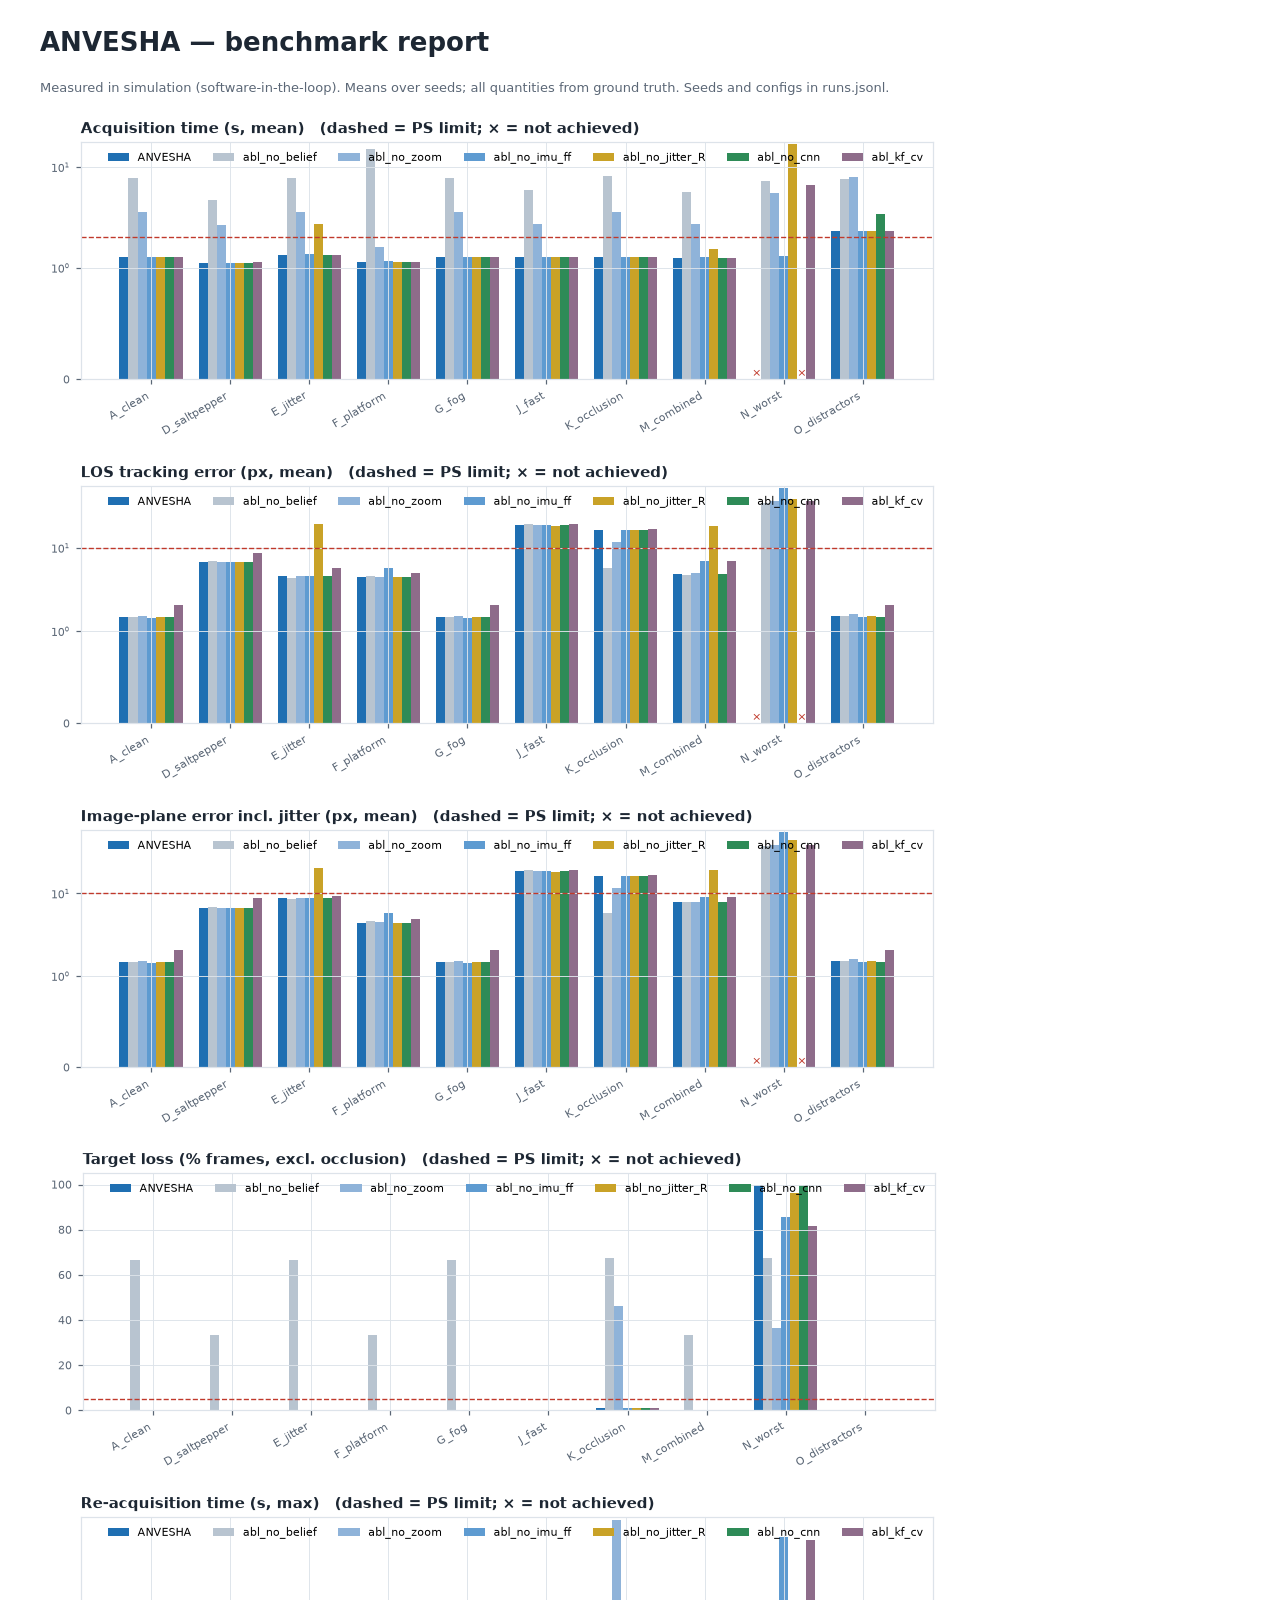
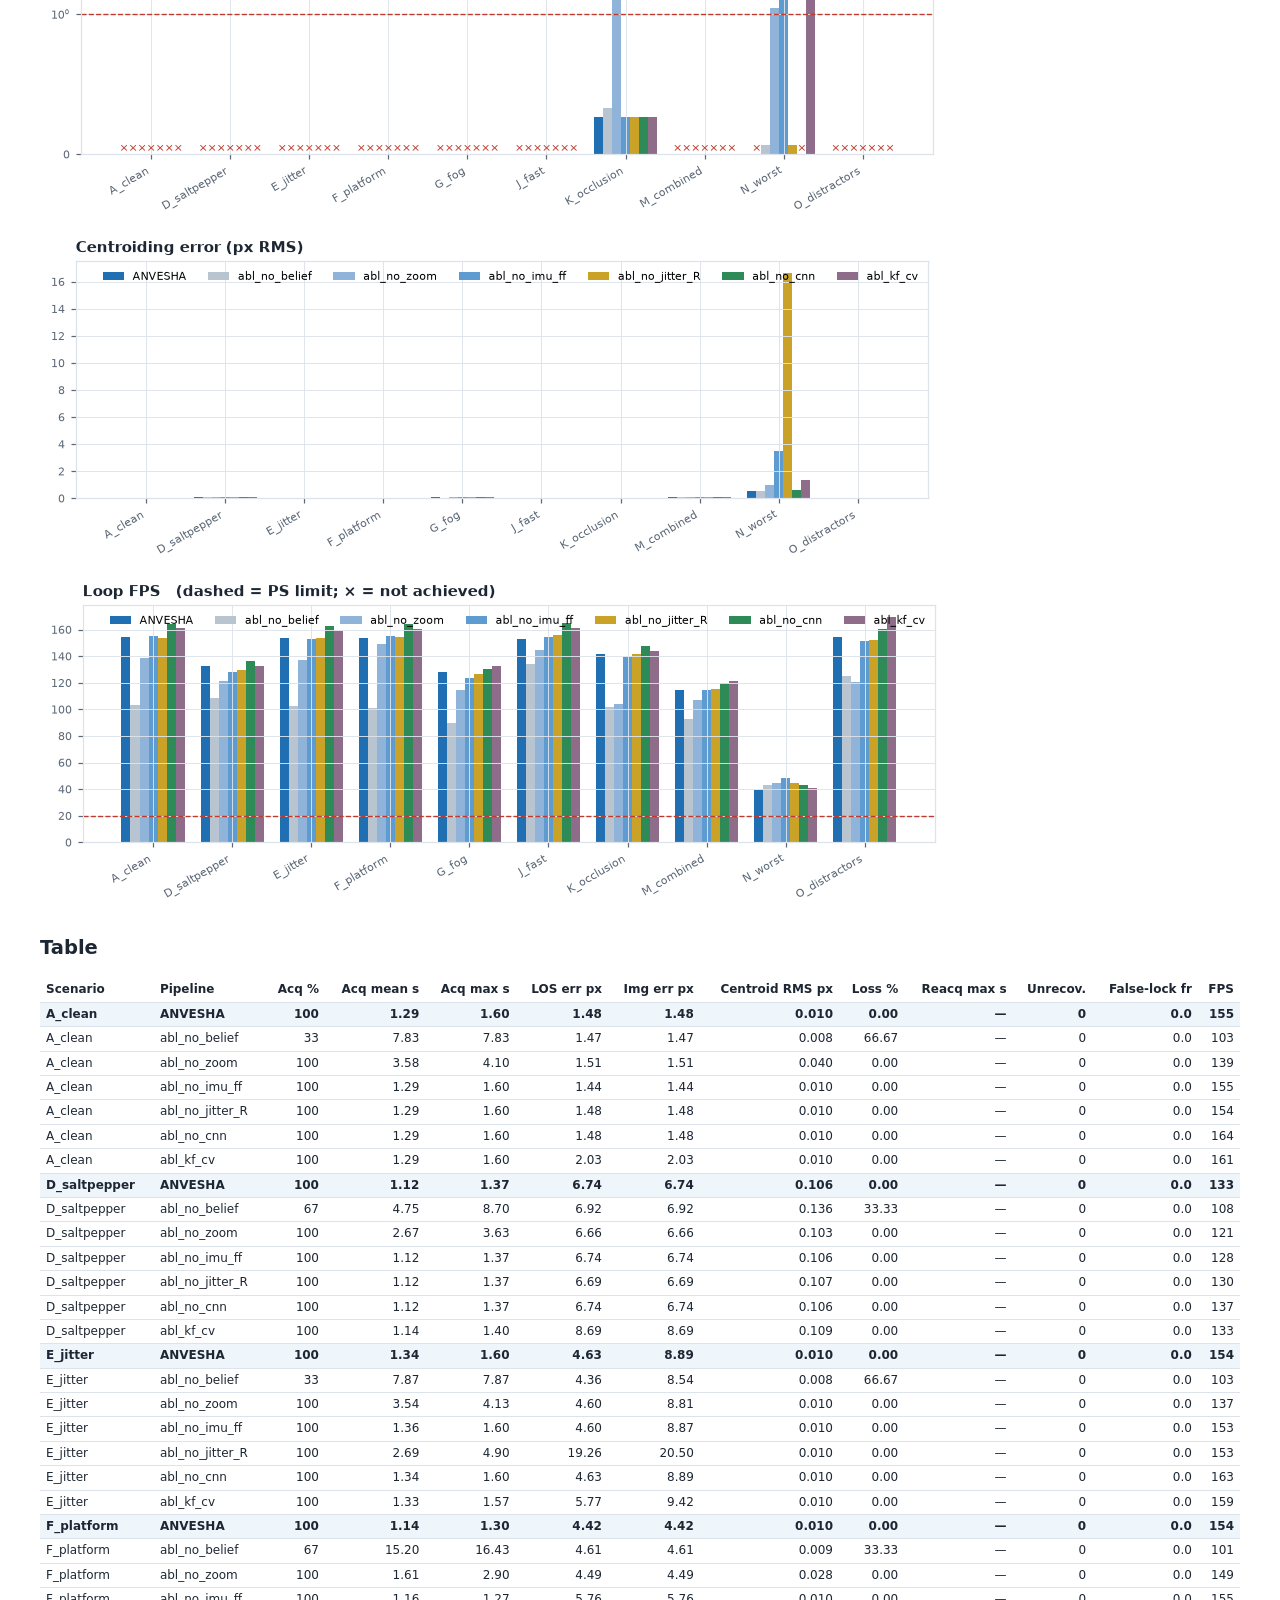
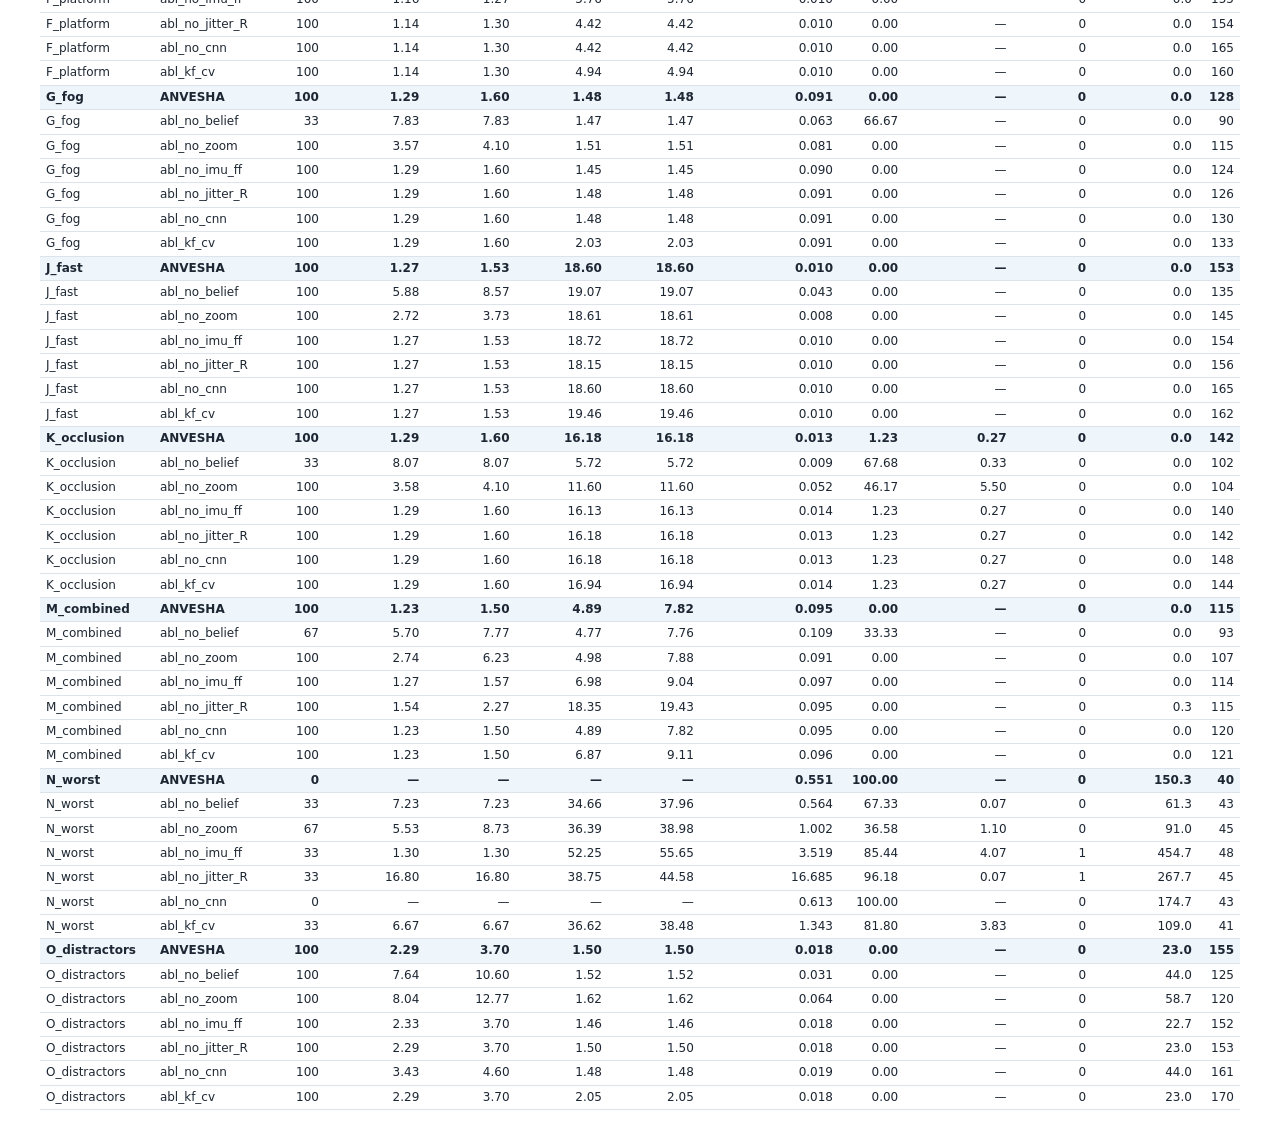
==== results/ablation/benchmark_report.html @ eb7e3ed1 "Retrain BeaconNet with GPU, update pipeline code, refresh benchmarks - Retrained BeaconNet (6773 par" ====
<!doctype html><html><head><meta charset='utf-8'><title>ANVESHA benchmark</title><style>
body{font:13px/1.45 'Segoe UI',system-ui,sans-serif;color:#1d2733;max-width:1200px;margin:24px auto;padding:0 16px}
table{border-collapse:collapse;width:100%;font-size:12px} th,td{border-bottom:1px solid #dde3ea;padding:3px 6px;text-align:right;font-variant-numeric:tabular-nums}
th:nth-child(-n+2),td:nth-child(-n+2){text-align:left} tr.anvesha td{background:#eef5fb;font-weight:600} img{max-width:100%} .n{color:#5b6776}</style></head><body>
<h1>ANVESHA — benchmark report</h1><p class='n'>Measured in simulation (software-in-the-loop). Means over seeds; all quantities from ground truth. Seeds and configs in runs.jsonl.</p>
<img src='[data-uri]'/><img src='[data-uri]'/><img src='[data-uri]'/><img src='[data-uri]'/><img src='[data-uri]'/><img src='[data-uri]'/><img src='[data-uri]'/><h2>Table</h2><table><tr><th>Scenario</th><th>Pipeline</th><th>Acq %</th><th>Acq mean s</th><th>Acq max s</th><th>LOS err px</th><th>Img err px</th><th>Centroid RMS px</th><th>Loss %</th><th>Reacq max s</th><th>Unrecov.</th><th>False-lock fr</th><th>FPS</th></tr><tr class='anvesha'><td>A_clean</td><td>ANVESHA</td><td>100</td><td>1.29</td><td>1.60</td><td>1.48</td><td>1.48</td><td>0.010</td><td>0.00</td><td>—</td><td>0</td><td>0.0</td><td>155</td></tr><tr class='abl_no_belief'><td>A_clean</td><td>abl_no_belief</td><td>33</td><td>7.83</td><td>7.83</td><td>1.47</td><td>1.47</td><td>0.008</td><td>66.67</td><td>—</td><td>0</td><td>0.0</td><td>103</td></tr><tr class='abl_no_zoom'><td>A_clean</td><td>abl_no_zoom</td><td>100</td><td>3.58</td><td>4.10</td><td>1.51</td><td>1.51</td><td>0.040</td><td>0.00</td><td>—</td><td>0</td><td>0.0</td><td>139</td></tr><tr class='abl_no_imu_ff'><td>A_clean</td><td>abl_no_imu_ff</td><td>100</td><td>1.29</td><td>1.60</td><td>1.44</td><td>1.44</td><td>0.010</td><td>0.00</td><td>—</td><td>0</td><td>0.0</td><td>155</td></tr><tr class='abl_no_jitter_R'><td>A_clean</td><td>abl_no_jitter_R</td><td>100</td><td>1.29</td><td>1.60</td><td>1.48</td><td>1.48</td><td>0.010</td><td>0.00</td><td>—</td><td>0</td><td>0.0</td><td>154</td></tr><tr class='abl_no_cnn'><td>A_clean</td><td>abl_no_cnn</td><td>100</td><td>1.29</td><td>1.60</td><td>1.48</td><td>1.48</td><td>0.010</td><td>0.00</td><td>—</td><td>0</td><td>0.0</td><td>164</td></tr><tr class='abl_kf_cv'><td>A_clean</td><td>abl_kf_cv</td><td>100</td><td>1.29</td><td>1.60</td><td>2.03</td><td>2.03</td><td>0.010</td><td>0.00</td><td>—</td><td>0</td><td>0.0</td><td>161</td></tr><tr class='anvesha'><td>D_saltpepper</td><td>ANVESHA</td><td>100</td><td>1.12</td><td>1.37</td><td>6.74</td><td>6.74</td><td>0.106</td><td>0.00</td><td>—</td><td>0</td><td>0.0</td><td>133</td></tr><tr class='abl_no_belief'><td>D_saltpepper</td><td>abl_no_belief</td><td>67</td><td>4.75</td><td>8.70</td><td>6.92</td><td>6.92</td><td>0.136</td><td>33.33</td><td>—</td><td>0</td><td>0.0</td><td>108</td></tr><tr class='abl_no_zoom'><td>D_saltpepper</td><td>abl_no_zoom</td><td>100</td><td>2.67</td><td>3.63</td><td>6.66</td><td>6.66</td><td>0.103</td><td>0.00</td><td>—</td><td>0</td><td>0.0</td><td>121</td></tr><tr class='abl_no_imu_ff'><td>D_saltpepper</td><td>abl_no_imu_ff</td><td>100</td><td>1.12</td><td>1.37</td><td>6.74</td><td>6.74</td><td>0.106</td><td>0.00</td><td>—</td><td>0</td><td>0.0</td><td>128</td></tr><tr class='abl_no_jitter_R'><td>D_saltpepper</td><td>abl_no_jitter_R</td><td>100</td><td>1.12</td><td>1.37</td><td>6.69</td><td>6.69</td><td>0.107</td><td>0.00</td><td>—</td><td>0</td><td>0.0</td><td>130</td></tr><tr class='abl_no_cnn'><td>D_saltpepper</td><td>abl_no_cnn</td><td>100</td><td>1.12</td><td>1.37</td><td>6.74</td><td>6.74</td><td>0.106</td><td>0.00</td><td>—</td><td>0</td><td>0.0</td><td>137</td></tr><tr class='abl_kf_cv'><td>D_saltpepper</td><td>abl_kf_cv</td><td>100</td><td>1.14</td><td>1.40</td><td>8.69</td><td>8.69</td><td>0.109</td><td>0.00</td><td>—</td><td>0</td><td>0.0</td><td>133</td></tr><tr class='anvesha'><td>E_jitter</td><td>ANVESHA</td><td>100</td><td>1.34</td><td>1.60</td><td>4.63</td><td>8.89</td><td>0.010</td><td>0.00</td><td>—</td><td>0</td><td>0.0</td><td>154</td></tr><tr class='abl_no_belief'><td>E_jitter</td><td>abl_no_belief</td><td>33</td><td>7.87</td><td>7.87</td><td>4.36</td><td>8.54</td><td>0.008</td><td>66.67</td><td>—</td><td>0</td><td>0.0</td><td>103</td></tr><tr class='abl_no_zoom'><td>E_jitter</td><td>abl_no_zoom</td><td>100</td><td>3.54</td><td>4.13</td><td>4.60</td><td>8.81</td><td>0.010</td><td>0.00</td><td>—</td><td>0</td><td>0.0</td><td>137</td></tr><tr class='abl_no_imu_ff'><td>E_jitter</td><td>abl_no_imu_ff</td><td>100</td><td>1.36</td><td>1.60</td><td>4.60</td><td>8.87</td><td>0.010</td><td>0.00</td><td>—</td><td>0</td><td>0.0</td><td>153</td></tr><tr class='abl_no_jitter_R'><td>E_jitter</td><td>abl_no_jitter_R</td><td>100</td><td>2.69</td><td>4.90</td><td>19.26</td><td>20.50</td><td>0.010</td><td>0.00</td><td>—</td><td>0</td><td>0.0</td><td>153</td></tr><tr class='abl_no_cnn'><td>E_jitter</td><td>abl_no_cnn</td><td>100</td><td>1.34</td><td>1.60</td><td>4.63</td><td>8.89</td><td>0.010</td><td>0.00</td><td>—</td><td>0</td><td>0.0</td><td>163</td></tr><tr class='abl_kf_cv'><td>E_jitter</td><td>abl_kf_cv</td><td>100</td><td>1.33</td><td>1.57</td><td>5.77</td><td>9.42</td><td>0.010</td><td>0.00</td><td>—</td><td>0</td><td>0.0</td><td>159</td></tr><tr class='anvesha'><td>F_platform</td><td>ANVESHA</td><td>100</td><td>1.14</td><td>1.30</td><td>4.42</td><td>4.42</td><td>0.010</td><td>0.00</td><td>—</td><td>0</td><td>0.0</td><td>154</td></tr><tr class='abl_no_belief'><td>F_platform</td><td>abl_no_belief</td><td>67</td><td>15.20</td><td>16.43</td><td>4.61</td><td>4.61</td><td>0.009</td><td>33.33</td><td>—</td><td>0</td><td>0.0</td><td>101</td></tr><tr class='abl_no_zoom'><td>F_platform</td><td>abl_no_zoom</td><td>100</td><td>1.61</td><td>2.90</td><td>4.49</td><td>4.49</td><td>0.028</td><td>0.00</td><td>—</td><td>0</td><td>0.0</td><td>149</td></tr><tr class='abl_no_imu_ff'><td>F_platform</td><td>abl_no_imu_ff</td><td>100</td><td>1.16</td><td>1.27</td><td>5.76</td><td>5.76</td><td>0.010</td><td>0.00</td><td>—</td><td>0</td><td>0.0</td><td>155</td></tr><tr class='abl_no_jitter_R'><td>F_platform</td><td>abl_no_jitter_R</td><td>100</td><td>1.14</td><td>1.30</td><td>4.42</td><td>4.42</td><td>0.010</td><td>0.00</td><td>—</td><td>0</td><td>0.0</td><td>154</td></tr><tr class='abl_no_cnn'><td>F_platform</td><td>abl_no_cnn</td><td>100</td><td>1.14</td><td>1.30</td><td>4.42</td><td>4.42</td><td>0.010</td><td>0.00</td><td>—</td><td>0</td><td>0.0</td><td>165</td></tr><tr class='abl_kf_cv'><td>F_platform</td><td>abl_kf_cv</td><td>100</td><td>1.14</td><td>1.30</td><td>4.94</td><td>4.94</td><td>0.010</td><td>0.00</td><td>—</td><td>0</td><td>0.0</td><td>160</td></tr><tr class='anvesha'><td>G_fog</td><td>ANVESHA</td><td>100</td><td>1.29</td><td>1.60</td><td>1.48</td><td>1.48</td><td>0.091</td><td>0.00</td><td>—</td><td>0</td><td>0.0</td><td>128</td></tr><tr class='abl_no_belief'><td>G_fog</td><td>abl_no_belief</td><td>33</td><td>7.83</td><td>7.83</td><td>1.47</td><td>1.47</td><td>0.063</td><td>66.67</td><td>—</td><td>0</td><td>0.0</td><td>90</td></tr><tr class='abl_no_zoom'><td>G_fog</td><td>abl_no_zoom</td><td>100</td><td>3.57</td><td>4.10</td><td>1.51</td><td>1.51</td><td>0.081</td><td>0.00</td><td>—</td><td>0</td><td>0.0</td><td>115</td></tr><tr class='abl_no_imu_ff'><td>G_fog</td><td>abl_no_imu_ff</td><td>100</td><td>1.29</td><td>1.60</td><td>1.45</td><td>1.45</td><td>0.090</td><td>0.00</td><td>—</td><td>0</td><td>0.0</td><td>124</td></tr><tr class='abl_no_jitter_R'><td>G_fog</td><td>abl_no_jitter_R</td><td>100</td><td>1.29</td><td>1.60</td><td>1.48</td><td>1.48</td><td>0.091</td><td>0.00</td><td>—</td><td>0</td><td>0.0</td><td>126</td></tr><tr class='abl_no_cnn'><td>G_fog</td><td>abl_no_cnn</td><td>100</td><td>1.29</td><td>1.60</td><td>1.48</td><td>1.48</td><td>0.091</td><td>0.00</td><td>—</td><td>0</td><td>0.0</td><td>130</td></tr><tr class='abl_kf_cv'><td>G_fog</td><td>abl_kf_cv</td><td>100</td><td>1.29</td><td>1.60</td><td>2.03</td><td>2.03</td><td>0.091</td><td>0.00</td><td>—</td><td>0</td><td>0.0</td><td>133</td></tr><tr class='anvesha'><td>J_fast</td><td>ANVESHA</td><td>100</td><td>1.27</td><td>1.53</td><td>18.60</td><td>18.60</td><td>0.010</td><td>0.00</td><td>—</td><td>0</td><td>0.0</td><td>153</td></tr><tr class='abl_no_belief'><td>J_fast</td><td>abl_no_belief</td><td>100</td><td>5.88</td><td>8.57</td><td>19.07</td><td>19.07</td><td>0.043</td><td>0.00</td><td>—</td><td>0</td><td>0.0</td><td>135</td></tr><tr class='abl_no_zoom'><td>J_fast</td><td>abl_no_zoom</td><td>100</td><td>2.72</td><td>3.73</td><td>18.61</td><td>18.61</td><td>0.008</td><td>0.00</td><td>—</td><td>0</td><td>0.0</td><td>145</td></tr><tr class='abl_no_imu_ff'><td>J_fast</td><td>abl_no_imu_ff</td><td>100</td><td>1.27</td><td>1.53</td><td>18.72</td><td>18.72</td><td>0.010</td><td>0.00</td><td>—</td><td>0</td><td>0.0</td><td>154</td></tr><tr class='abl_no_jitter_R'><td>J_fast</td><td>abl_no_jitter_R</td><td>100</td><td>1.27</td><td>1.53</td><td>18.15</td><td>18.15</td><td>0.010</td><td>0.00</td><td>—</td><td>0</td><td>0.0</td><td>156</td></tr><tr class='abl_no_cnn'><td>J_fast</td><td>abl_no_cnn</td><td>100</td><td>1.27</td><td>1.53</td><td>18.60</td><td>18.60</td><td>0.010</td><td>0.00</td><td>—</td><td>0</td><td>0.0</td><td>165</td></tr><tr class='abl_kf_cv'><td>J_fast</td><td>abl_kf_cv</td><td>100</td><td>1.27</td><td>1.53</td><td>19.46</td><td>19.46</td><td>0.010</td><td>0.00</td><td>—</td><td>0</td><td>0.0</td><td>162</td></tr><tr class='anvesha'><td>K_occlusion</td><td>ANVESHA</td><td>100</td><td>1.29</td><td>1.60</td><td>16.18</td><td>16.18</td><td>0.013</td><td>1.23</td><td>0.27</td><td>0</td><td>0.0</td><td>142</td></tr><tr class='abl_no_belief'><td>K_occlusion</td><td>abl_no_belief</td><td>33</td><td>8.07</td><td>8.07</td><td>5.72</td><td>5.72</td><td>0.009</td><td>67.68</td><td>0.33</td><td>0</td><td>0.0</td><td>102</td></tr><tr class='abl_no_zoom'><td>K_occlusion</td><td>abl_no_zoom</td><td>100</td><td>3.58</td><td>4.10</td><td>11.60</td><td>11.60</td><td>0.052</td><td>46.17</td><td>5.50</td><td>0</td><td>0.0</td><td>104</td></tr><tr class='abl_no_imu_ff'><td>K_occlusion</td><td>abl_no_imu_ff</td><td>100</td><td>1.29</td><td>1.60</td><td>16.13</td><td>16.13</td><td>0.014</td><td>1.23</td><td>0.27</td><td>0</td><td>0.0</td><td>140</td></tr><tr class='abl_no_jitter_R'><td>K_occlusion</td><td>abl_no_jitter_R</td><td>100</td><td>1.29</td><td>1.60</td><td>16.18</td><td>16.18</td><td>0.013</td><td>1.23</td><td>0.27</td><td>0</td><td>0.0</td><td>142</td></tr><tr class='abl_no_cnn'><td>K_occlusion</td><td>abl_no_cnn</td><td>100</td><td>1.29</td><td>1.60</td><td>16.18</td><td>16.18</td><td>0.013</td><td>1.23</td><td>0.27</td><td>0</td><td>0.0</td><td>148</td></tr><tr class='abl_kf_cv'><td>K_occlusion</td><td>abl_kf_cv</td><td>100</td><td>1.29</td><td>1.60</td><td>16.94</td><td>16.94</td><td>0.014</td><td>1.23</td><td>0.27</td><td>0</td><td>0.0</td><td>144</td></tr><tr class='anvesha'><td>M_combined</td><td>ANVESHA</td><td>100</td><td>1.23</td><td>1.50</td><td>4.89</td><td>7.82</td><td>0.095</td><td>0.00</td><td>—</td><td>0</td><td>0.0</td><td>115</td></tr><tr class='abl_no_belief'><td>M_combined</td><td>abl_no_belief</td><td>67</td><td>5.70</td><td>7.77</td><td>4.77</td><td>7.76</td><td>0.109</td><td>33.33</td><td>—</td><td>0</td><td>0.0</td><td>93</td></tr><tr class='abl_no_zoom'><td>M_combined</td><td>abl_no_zoom</td><td>100</td><td>2.74</td><td>6.23</td><td>4.98</td><td>7.88</td><td>0.091</td><td>0.00</td><td>—</td><td>0</td><td>0.0</td><td>107</td></tr><tr class='abl_no_imu_ff'><td>M_combined</td><td>abl_no_imu_ff</td><td>100</td><td>1.27</td><td>1.57</td><td>6.98</td><td>9.04</td><td>0.097</td><td>0.00</td><td>—</td><td>0</td><td>0.0</td><td>114</td></tr><tr class='abl_no_jitter_R'><td>M_combined</td><td>abl_no_jitter_R</td><td>100</td><td>1.54</td><td>2.27</td><td>18.35</td><td>19.43</td><td>0.095</td><td>0.00</td><td>—</td><td>0</td><td>0.3</td><td>115</td></tr><tr class='abl_no_cnn'><td>M_combined</td><td>abl_no_cnn</td><td>100</td><td>1.23</td><td>1.50</td><td>4.89</td><td>7.82</td><td>0.095</td><td>0.00</td><td>—</td><td>0</td><td>0.0</td><td>120</td></tr><tr class='abl_kf_cv'><td>M_combined</td><td>abl_kf_cv</td><td>100</td><td>1.23</td><td>1.50</td><td>6.87</td><td>9.11</td><td>0.096</td><td>0.00</td><td>—</td><td>0</td><td>0.0</td><td>121</td></tr><tr class='anvesha'><td>N_worst</td><td>ANVESHA</td><td>0</td><td>—</td><td>—</td><td>—</td><td>—</td><td>0.551</td><td>100.00</td><td>—</td><td>0</td><td>150.3</td><td>40</td></tr><tr class='abl_no_belief'><td>N_worst</td><td>abl_no_belief</td><td>33</td><td>7.23</td><td>7.23</td><td>34.66</td><td>37.96</td><td>0.564</td><td>67.33</td><td>0.07</td><td>0</td><td>61.3</td><td>43</td></tr><tr class='abl_no_zoom'><td>N_worst</td><td>abl_no_zoom</td><td>67</td><td>5.53</td><td>8.73</td><td>36.39</td><td>38.98</td><td>1.002</td><td>36.58</td><td>1.10</td><td>0</td><td>91.0</td><td>45</td></tr><tr class='abl_no_imu_ff'><td>N_worst</td><td>abl_no_imu_ff</td><td>33</td><td>1.30</td><td>1.30</td><td>52.25</td><td>55.65</td><td>3.519</td><td>85.44</td><td>4.07</td><td>1</td><td>454.7</td><td>48</td></tr><tr class='abl_no_jitter_R'><td>N_worst</td><td>abl_no_jitter_R</td><td>33</td><td>16.80</td><td>16.80</td><td>38.75</td><td>44.58</td><td>16.685</td><td>96.18</td><td>0.07</td><td>1</td><td>267.7</td><td>45</td></tr><tr class='abl_no_cnn'><td>N_worst</td><td>abl_no_cnn</td><td>0</td><td>—</td><td>—</td><td>—</td><td>—</td><td>0.613</td><td>100.00</td><td>—</td><td>0</td><td>174.7</td><td>43</td></tr><tr class='abl_kf_cv'><td>N_worst</td><td>abl_kf_cv</td><td>33</td><td>6.67</td><td>6.67</td><td>36.62</td><td>38.48</td><td>1.343</td><td>81.80</td><td>3.83</td><td>0</td><td>109.0</td><td>41</td></tr><tr class='anvesha'><td>O_distractors</td><td>ANVESHA</td><td>100</td><td>2.29</td><td>3.70</td><td>1.50</td><td>1.50</td><td>0.018</td><td>0.00</td><td>—</td><td>0</td><td>23.0</td><td>155</td></tr><tr class='abl_no_belief'><td>O_distractors</td><td>abl_no_belief</td><td>100</td><td>7.64</td><td>10.60</td><td>1.52</td><td>1.52</td><td>0.031</td><td>0.00</td><td>—</td><td>0</td><td>44.0</td><td>125</td></tr><tr class='abl_no_zoom'><td>O_distractors</td><td>abl_no_zoom</td><td>100</td><td>8.04</td><td>12.77</td><td>1.62</td><td>1.62</td><td>0.064</td><td>0.00</td><td>—</td><td>0</td><td>58.7</td><td>120</td></tr><tr class='abl_no_imu_ff'><td>O_distractors</td><td>abl_no_imu_ff</td><td>100</td><td>2.33</td><td>3.70</td><td>1.46</td><td>1.46</td><td>0.018</td><td>0.00</td><td>—</td><td>0</td><td>22.7</td><td>152</td></tr><tr class='abl_no_jitter_R'><td>O_distractors</td><td>abl_no_jitter_R</td><td>100</td><td>2.29</td><td>3.70</td><td>1.50</td><td>1.50</td><td>0.018</td><td>0.00</td><td>—</td><td>0</td><td>23.0</td><td>153</td></tr><tr class='abl_no_cnn'><td>O_distractors</td><td>abl_no_cnn</td><td>100</td><td>3.43</td><td>4.60</td><td>1.48</td><td>1.48</td><td>0.019</td><td>0.00</td><td>—</td><td>0</td><td>44.0</td><td>161</td></tr><tr class='abl_kf_cv'><td>O_distractors</td><td>abl_kf_cv</td><td>100</td><td>2.29</td><td>3.70</td><td>2.05</td><td>2.05</td><td>0.018</td><td>0.00</td><td>—</td><td>0</td><td>23.0</td><td>170</td></tr></table></body></html>
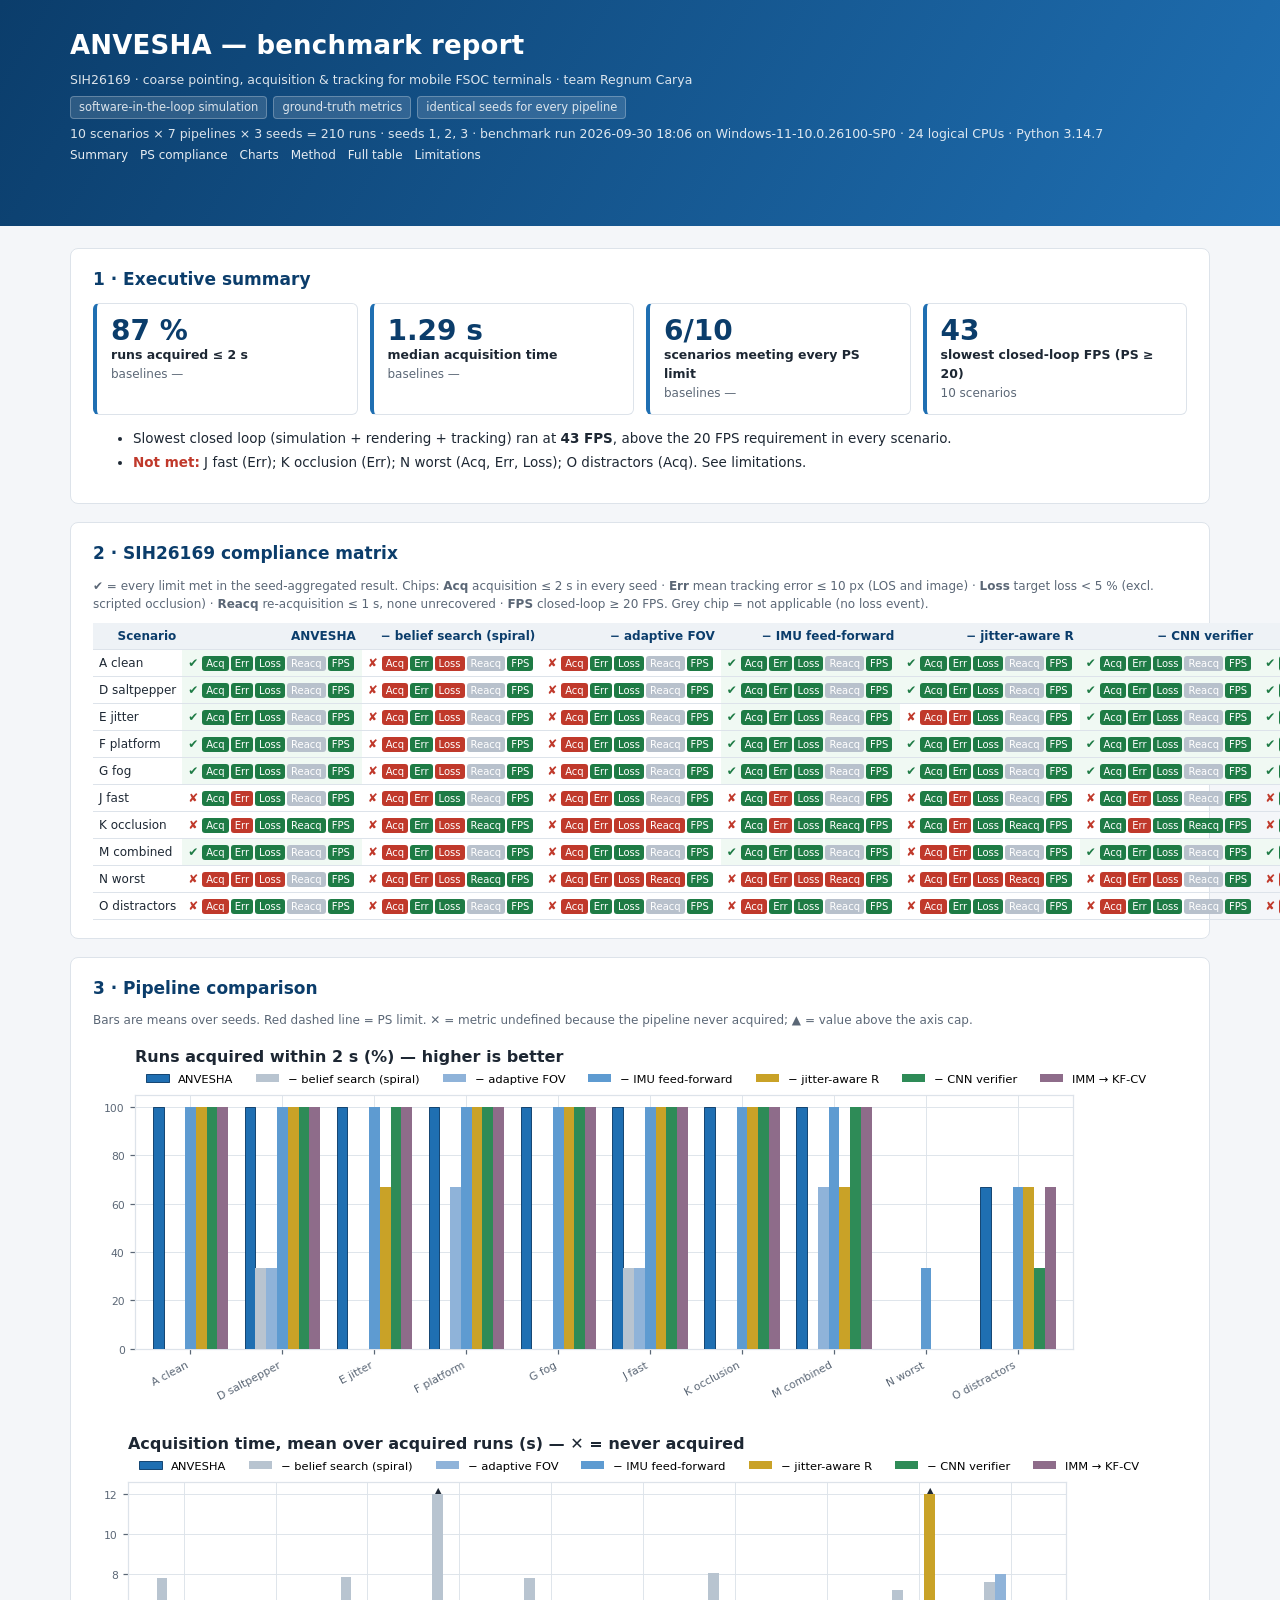
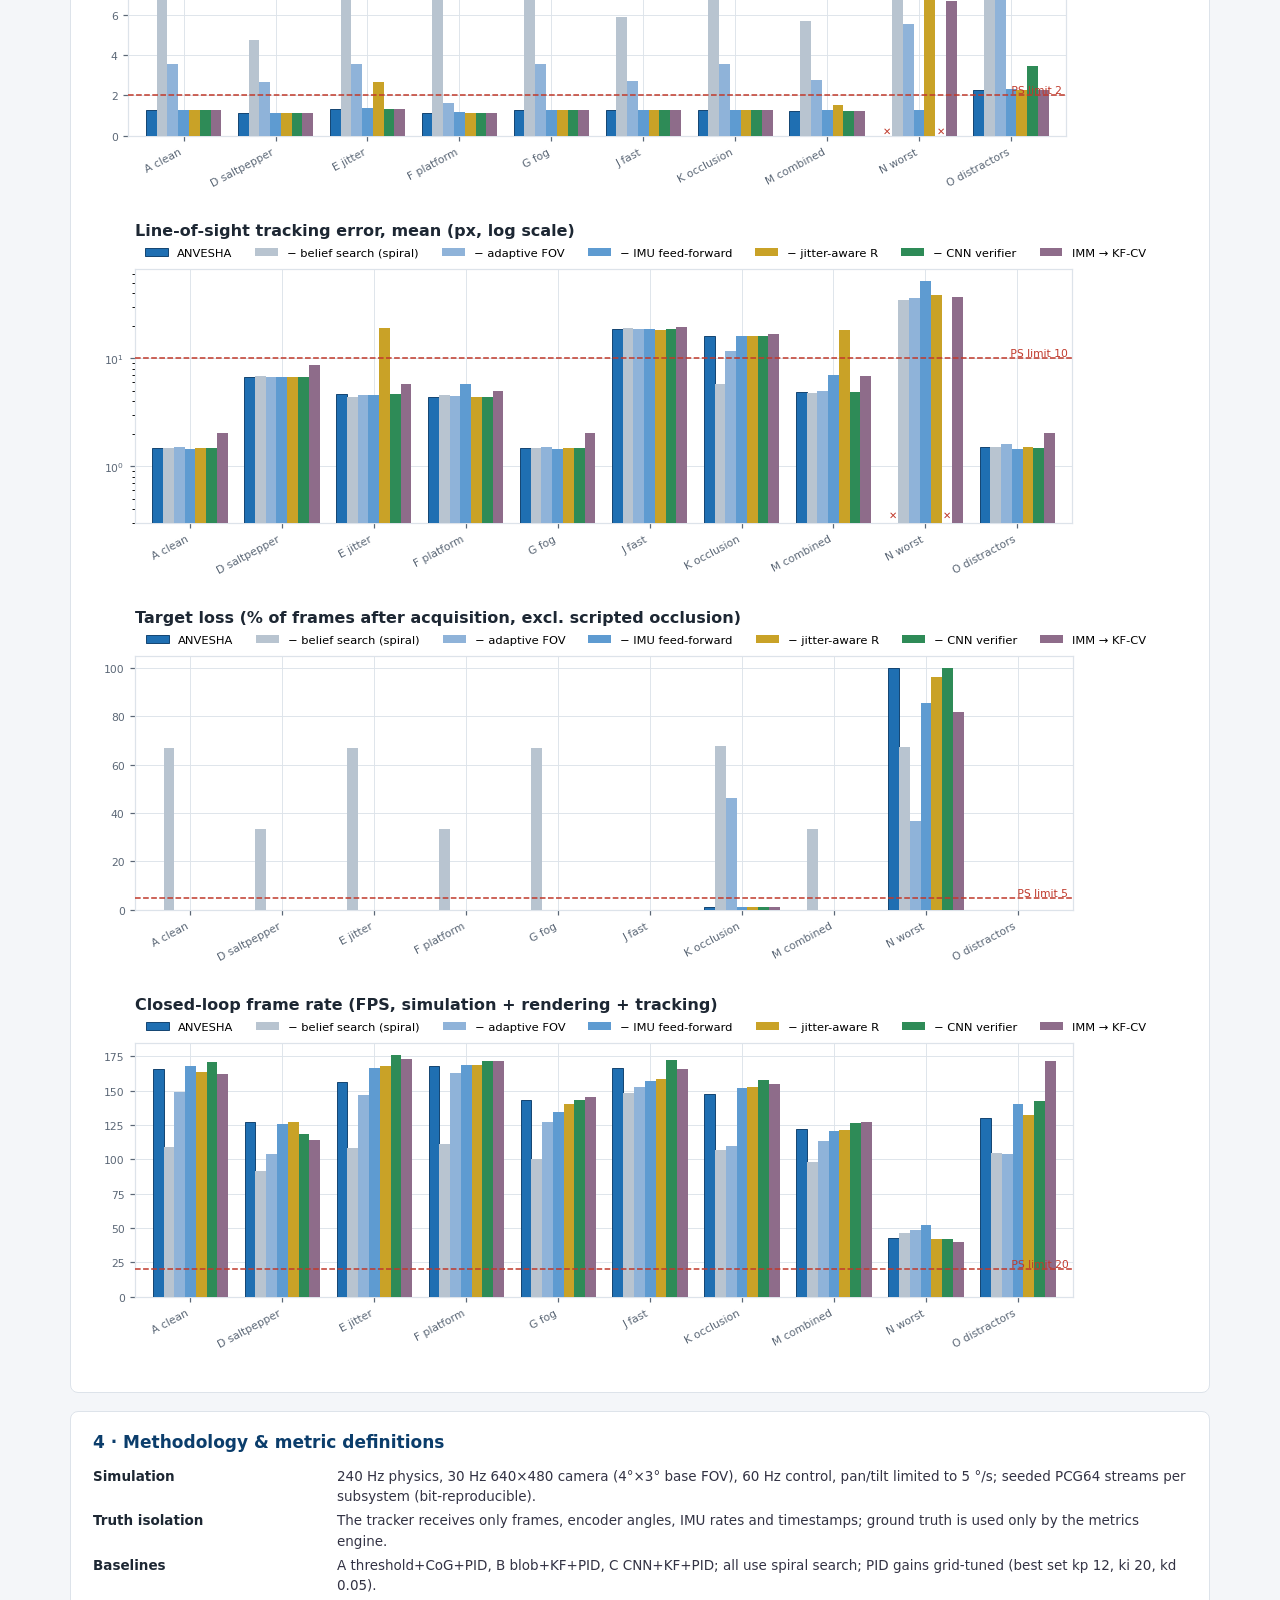
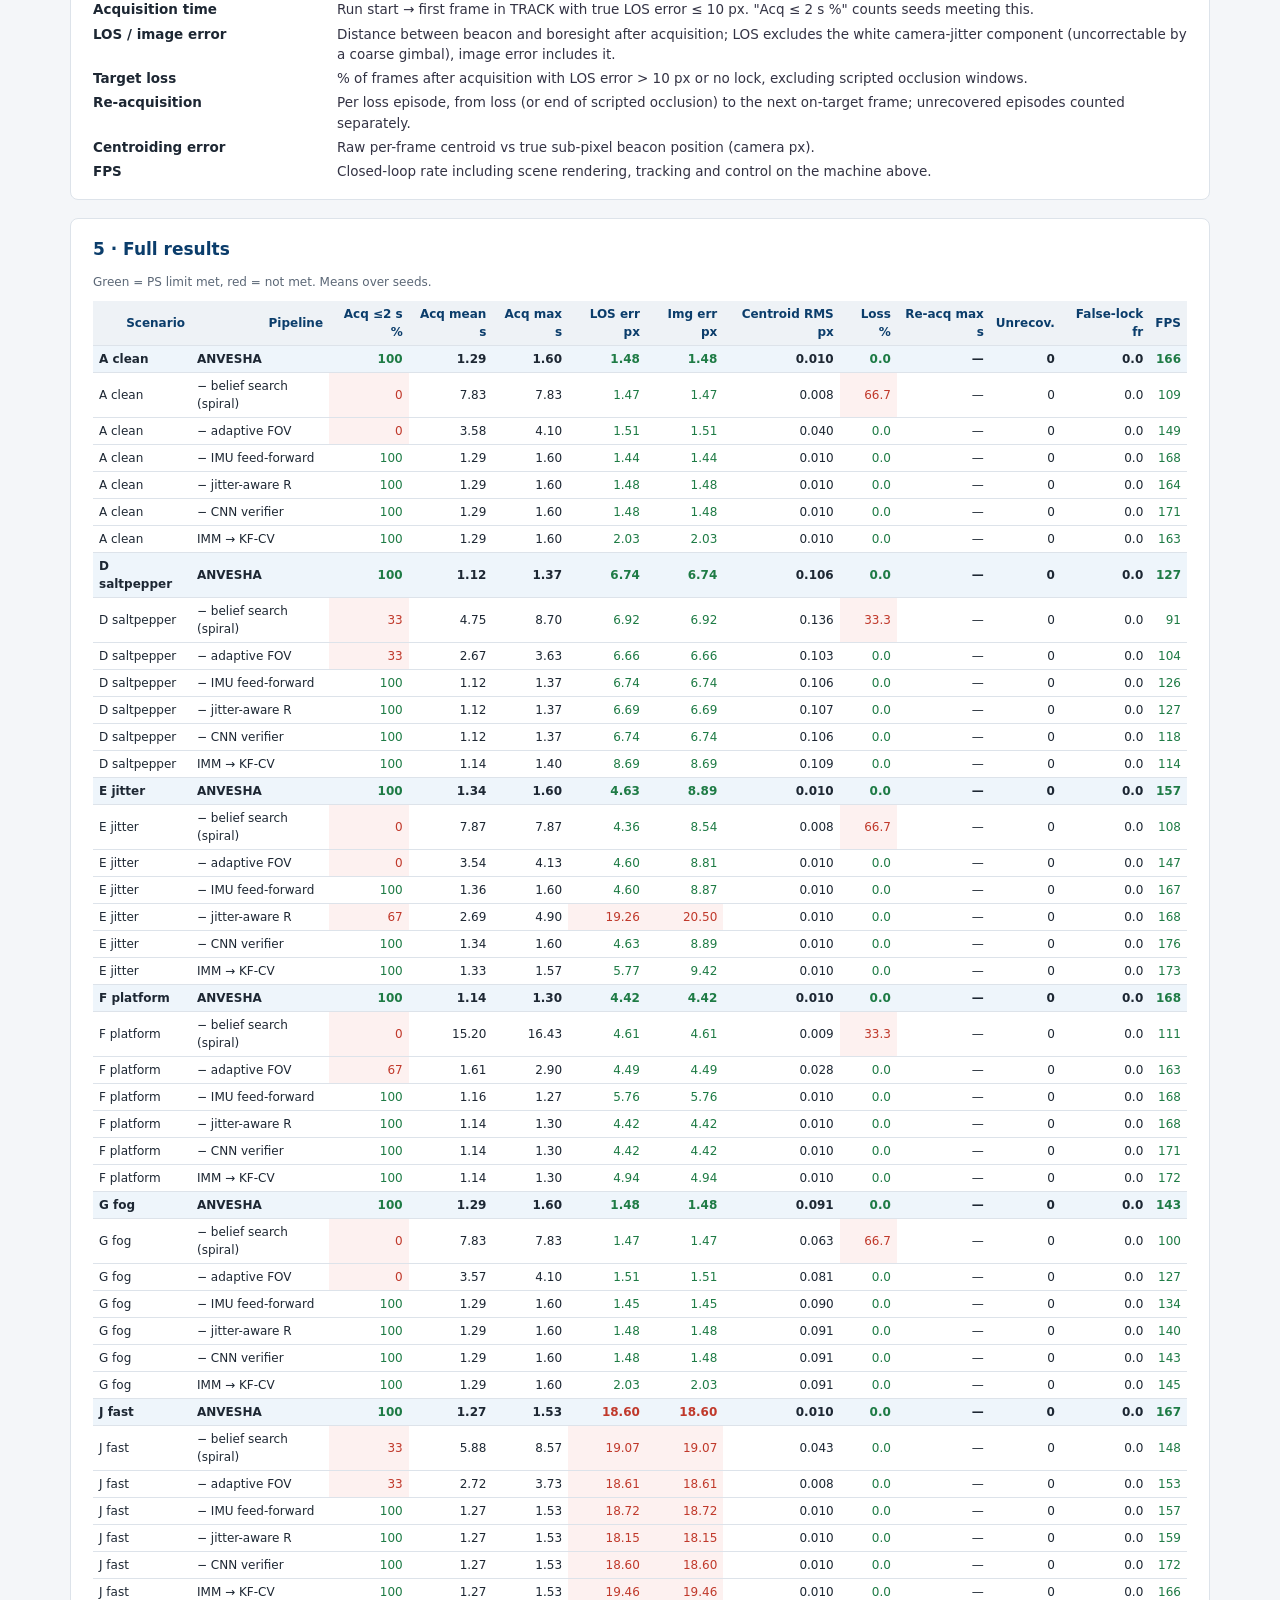
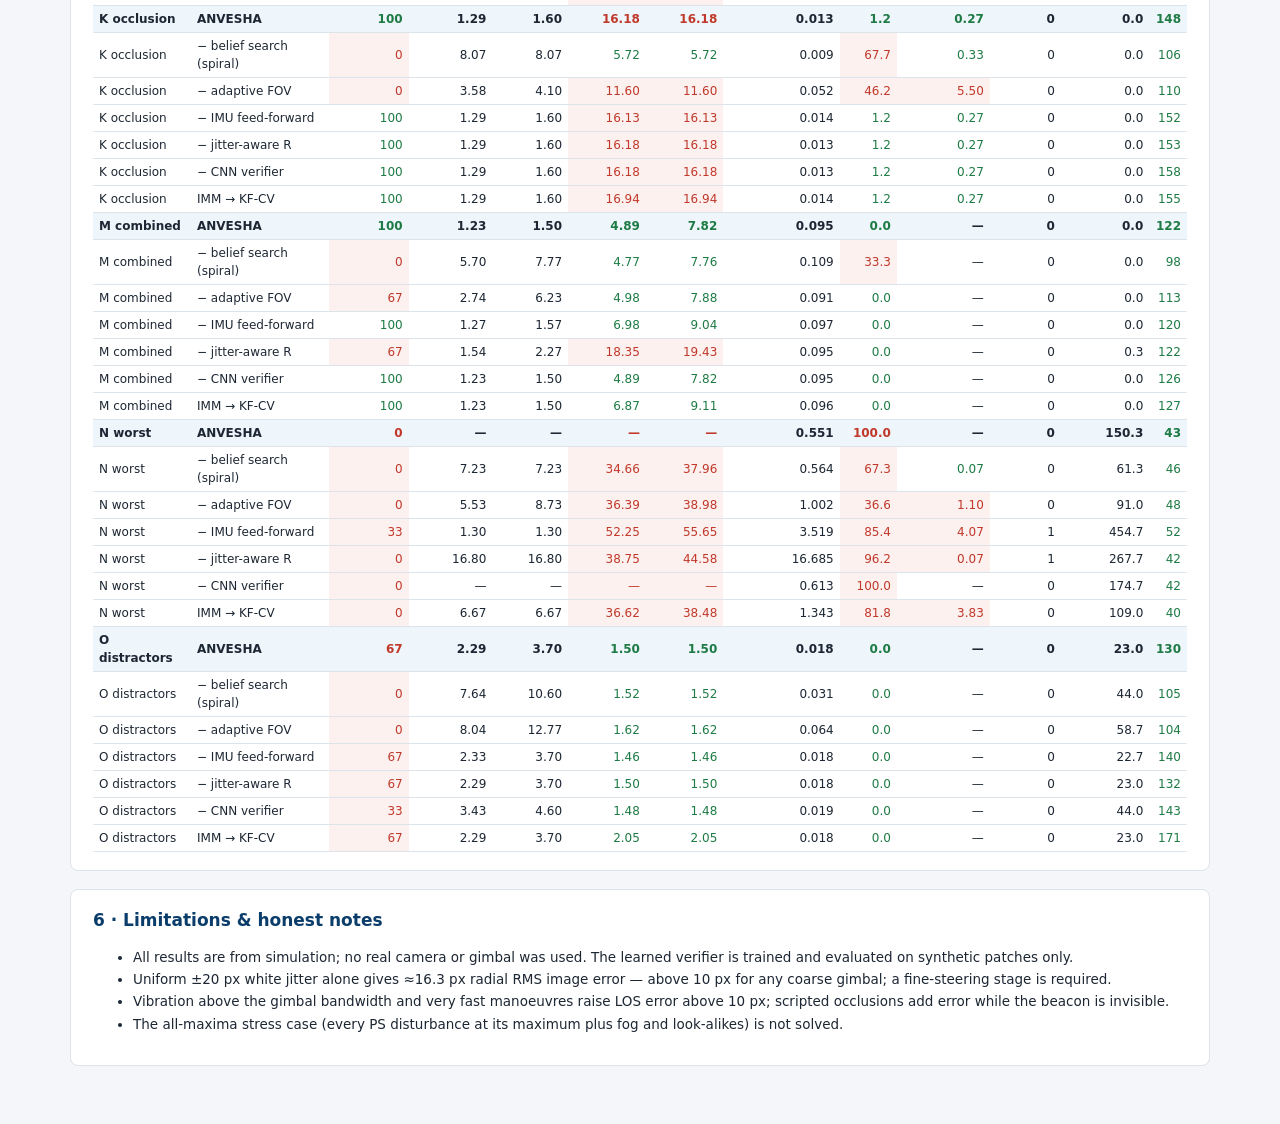
==== commit d9741f56: "Update benchmark and ablation reports" ====
--- a/results/ablation/benchmark_report.html
+++ b/results/ablation/benchmark_report.html
@@ -1,6 +1,57 @@
-<!doctype html><html><head><meta charset='utf-8'><title>ANVESHA benchmark</title><style>
-body{font:13px/1.45 'Segoe UI',system-ui,sans-serif;color:#1d2733;max-width:1200px;margin:24px auto;padding:0 16px}
-table{border-collapse:collapse;width:100%;font-size:12px} th,td{border-bottom:1px solid #dde3ea;padding:3px 6px;text-align:right;font-variant-numeric:tabular-nums}
-th:nth-child(-n+2),td:nth-child(-n+2){text-align:left} tr.anvesha td{background:#eef5fb;font-weight:600} img{max-width:100%} .n{color:#5b6776}</style></head><body>
-<h1>ANVESHA — benchmark report</h1><p class='n'>Measured in simulation (software-in-the-loop). Means over seeds; all quantities from ground truth. Seeds and configs in runs.jsonl.</p>
-<img src='[data-uri]'/><img src='[data-uri]'/><img src='[data-uri]'/><img src='[data-uri]'/><img src='[data-uri]'/><img src='[data-uri]'/><img src='[data-uri]'/><h2>Table</h2><table><tr><th>Scenario</th><th>Pipeline</th><th>Acq %</th><th>Acq mean s</th><th>Acq max s</th><th>LOS err px</th><th>Img err px</th><th>Centroid RMS px</th><th>Loss %</th><th>Reacq max s</th><th>Unrecov.</th><th>False-lock fr</th><th>FPS</th></tr><tr class='anvesha'><td>A_clean</td><td>ANVESHA</td><td>100</td><td>1.29</td><td>1.60</td><td>1.48</td><td>1.48</td><td>0.010</td><td>0.00</td><td>—</td><td>0</td><td>0.0</td><td>155</td></tr><tr class='abl_no_belief'><td>A_clean</td><td>abl_no_belief</td><td>33</td><td>7.83</td><td>7.83</td><td>1.47</td><td>1.47</td><td>0.008</td><td>66.67</td><td>—</td><td>0</td><td>0.0</td><td>103</td></tr><tr class='abl_no_zoom'><td>A_clean</td><td>abl_no_zoom</td><td>100</td><td>3.58</td><td>4.10</td><td>1.51</td><td>1.51</td><td>0.040</td><td>0.00</td><td>—</td><td>0</td><td>0.0</td><td>139</td></tr><tr class='abl_no_imu_ff'><td>A_clean</td><td>abl_no_imu_ff</td><td>100</td><td>1.29</td><td>1.60</td><td>1.44</td><td>1.44</td><td>0.010</td><td>0.00</td><td>—</td><td>0</td><td>0.0</td><td>155</td></tr><tr class='abl_no_jitter_R'><td>A_clean</td><td>abl_no_jitter_R</td><td>100</td><td>1.29</td><td>1.60</td><td>1.48</td><td>1.48</td><td>0.010</td><td>0.00</td><td>—</td><td>0</td><td>0.0</td><td>154</td></tr><tr class='abl_no_cnn'><td>A_clean</td><td>abl_no_cnn</td><td>100</td><td>1.29</td><td>1.60</td><td>1.48</td><td>1.48</td><td>0.010</td><td>0.00</td><td>—</td><td>0</td><td>0.0</td><td>164</td></tr><tr class='abl_kf_cv'><td>A_clean</td><td>abl_kf_cv</td><td>100</td><td>1.29</td><td>1.60</td><td>2.03</td><td>2.03</td><td>0.010</td><td>0.00</td><td>—</td><td>0</td><td>0.0</td><td>161</td></tr><tr class='anvesha'><td>D_saltpepper</td><td>ANVESHA</td><td>100</td><td>1.12</td><td>1.37</td><td>6.74</td><td>6.74</td><td>0.106</td><td>0.00</td><td>—</td><td>0</td><td>0.0</td><td>133</td></tr><tr class='abl_no_belief'><td>D_saltpepper</td><td>abl_no_belief</td><td>67</td><td>4.75</td><td>8.70</td><td>6.92</td><td>6.92</td><td>0.136</td><td>33.33</td><td>—</td><td>0</td><td>0.0</td><td>108</td></tr><tr class='abl_no_zoom'><td>D_saltpepper</td><td>abl_no_zoom</td><td>100</td><td>2.67</td><td>3.63</td><td>6.66</td><td>6.66</td><td>0.103</td><td>0.00</td><td>—</td><td>0</td><td>0.0</td><td>121</td></tr><tr class='abl_no_imu_ff'><td>D_saltpepper</td><td>abl_no_imu_ff</td><td>100</td><td>1.12</td><td>1.37</td><td>6.74</td><td>6.74</td><td>0.106</td><td>0.00</td><td>—</td><td>0</td><td>0.0</td><td>128</td></tr><tr class='abl_no_jitter_R'><td>D_saltpepper</td><td>abl_no_jitter_R</td><td>100</td><td>1.12</td><td>1.37</td><td>6.69</td><td>6.69</td><td>0.107</td><td>0.00</td><td>—</td><td>0</td><td>0.0</td><td>130</td></tr><tr class='abl_no_cnn'><td>D_saltpepper</td><td>abl_no_cnn</td><td>100</td><td>1.12</td><td>1.37</td><td>6.74</td><td>6.74</td><td>0.106</td><td>0.00</td><td>—</td><td>0</td><td>0.0</td><td>137</td></tr><tr class='abl_kf_cv'><td>D_saltpepper</td><td>abl_kf_cv</td><td>100</td><td>1.14</td><td>1.40</td><td>8.69</td><td>8.69</td><td>0.109</td><td>0.00</td><td>—</td><td>0</td><td>0.0</td><td>133</td></tr><tr class='anvesha'><td>E_jitter</td><td>ANVESHA</td><td>100</td><td>1.34</td><td>1.60</td><td>4.63</td><td>8.89</td><td>0.010</td><td>0.00</td><td>—</td><td>0</td><td>0.0</td><td>154</td></tr><tr class='abl_no_belief'><td>E_jitter</td><td>abl_no_belief</td><td>33</td><td>7.87</td><td>7.87</td><td>4.36</td><td>8.54</td><td>0.008</td><td>66.67</td><td>—</td><td>0</td><td>0.0</td><td>103</td></tr><tr class='abl_no_zoom'><td>E_jitter</td><td>abl_no_zoom</td><td>100</td><td>3.54</td><td>4.13</td><td>4.60</td><td>8.81</td><td>0.010</td><td>0.00</td><td>—</td><td>0</td><td>0.0</td><td>137</td></tr><tr class='abl_no_imu_ff'><td>E_jitter</td><td>abl_no_imu_ff</td><td>100</td><td>1.36</td><td>1.60</td><td>4.60</td><td>8.87</td><td>0.010</td><td>0.00</td><td>—</td><td>0</td><td>0.0</td><td>153</td></tr><tr class='abl_no_jitter_R'><td>E_jitter</td><td>abl_no_jitter_R</td><td>100</td><td>2.69</td><td>4.90</td><td>19.26</td><td>20.50</td><td>0.010</td><td>0.00</td><td>—</td><td>0</td><td>0.0</td><td>153</td></tr><tr class='abl_no_cnn'><td>E_jitter</td><td>abl_no_cnn</td><td>100</td><td>1.34</td><td>1.60</td><td>4.63</td><td>8.89</td><td>0.010</td><td>0.00</td><td>—</td><td>0</td><td>0.0</td><td>163</td></tr><tr class='abl_kf_cv'><td>E_jitter</td><td>abl_kf_cv</td><td>100</td><td>1.33</td><td>1.57</td><td>5.77</td><td>9.42</td><td>0.010</td><td>0.00</td><td>—</td><td>0</td><td>0.0</td><td>159</td></tr><tr class='anvesha'><td>F_platform</td><td>ANVESHA</td><td>100</td><td>1.14</td><td>1.30</td><td>4.42</td><td>4.42</td><td>0.010</td><td>0.00</td><td>—</td><td>0</td><td>0.0</td><td>154</td></tr><tr class='abl_no_belief'><td>F_platform</td><td>abl_no_belief</td><td>67</td><td>15.20</td><td>16.43</td><td>4.61</td><td>4.61</td><td>0.009</td><td>33.33</td><td>—</td><td>0</td><td>0.0</td><td>101</td></tr><tr class='abl_no_zoom'><td>F_platform</td><td>abl_no_zoom</td><td>100</td><td>1.61</td><td>2.90</td><td>4.49</td><td>4.49</td><td>0.028</td><td>0.00</td><td>—</td><td>0</td><td>0.0</td><td>149</td></tr><tr class='abl_no_imu_ff'><td>F_platform</td><td>abl_no_imu_ff</td><td>100</td><td>1.16</td><td>1.27</td><td>5.76</td><td>5.76</td><td>0.010</td><td>0.00</td><td>—</td><td>0</td><td>0.0</td><td>155</td></tr><tr class='abl_no_jitter_R'><td>F_platform</td><td>abl_no_jitter_R</td><td>100</td><td>1.14</td><td>1.30</td><td>4.42</td><td>4.42</td><td>0.010</td><td>0.00</td><td>—</td><td>0</td><td>0.0</td><td>154</td></tr><tr class='abl_no_cnn'><td>F_platform</td><td>abl_no_cnn</td><td>100</td><td>1.14</td><td>1.30</td><td>4.42</td><td>4.42</td><td>0.010</td><td>0.00</td><td>—</td><td>0</td><td>0.0</td><td>165</td></tr><tr class='abl_kf_cv'><td>F_platform</td><td>abl_kf_cv</td><td>100</td><td>1.14</td><td>1.30</td><td>4.94</td><td>4.94</td><td>0.010</td><td>0.00</td><td>—</td><td>0</td><td>0.0</td><td>160</td></tr><tr class='anvesha'><td>G_fog</td><td>ANVESHA</td><td>100</td><td>1.29</td><td>1.60</td><td>1.48</td><td>1.48</td><td>0.091</td><td>0.00</td><td>—</td><td>0</td><td>0.0</td><td>128</td></tr><tr class='abl_no_belief'><td>G_fog</td><td>abl_no_belief</td><td>33</td><td>7.83</td><td>7.83</td><td>1.47</td><td>1.47</td><td>0.063</td><td>66.67</td><td>—</td><td>0</td><td>0.0</td><td>90</td></tr><tr class='abl_no_zoom'><td>G_fog</td><td>abl_no_zoom</td><td>100</td><td>3.57</td><td>4.10</td><td>1.51</td><td>1.51</td><td>0.081</td><td>0.00</td><td>—</td><td>0</td><td>0.0</td><td>115</td></tr><tr class='abl_no_imu_ff'><td>G_fog</td><td>abl_no_imu_ff</td><td>100</td><td>1.29</td><td>1.60</td><td>1.45</td><td>1.45</td><td>0.090</td><td>0.00</td><td>—</td><td>0</td><td>0.0</td><td>124</td></tr><tr class='abl_no_jitter_R'><td>G_fog</td><td>abl_no_jitter_R</td><td>100</td><td>1.29</td><td>1.60</td><td>1.48</td><td>1.48</td><td>0.091</td><td>0.00</td><td>—</td><td>0</td><td>0.0</td><td>126</td></tr><tr class='abl_no_cnn'><td>G_fog</td><td>abl_no_cnn</td><td>100</td><td>1.29</td><td>1.60</td><td>1.48</td><td>1.48</td><td>0.091</td><td>0.00</td><td>—</td><td>0</td><td>0.0</td><td>130</td></tr><tr class='abl_kf_cv'><td>G_fog</td><td>abl_kf_cv</td><td>100</td><td>1.29</td><td>1.60</td><td>2.03</td><td>2.03</td><td>0.091</td><td>0.00</td><td>—</td><td>0</td><td>0.0</td><td>133</td></tr><tr class='anvesha'><td>J_fast</td><td>ANVESHA</td><td>100</td><td>1.27</td><td>1.53</td><td>18.60</td><td>18.60</td><td>0.010</td><td>0.00</td><td>—</td><td>0</td><td>0.0</td><td>153</td></tr><tr class='abl_no_belief'><td>J_fast</td><td>abl_no_belief</td><td>100</td><td>5.88</td><td>8.57</td><td>19.07</td><td>19.07</td><td>0.043</td><td>0.00</td><td>—</td><td>0</td><td>0.0</td><td>135</td></tr><tr class='abl_no_zoom'><td>J_fast</td><td>abl_no_zoom</td><td>100</td><td>2.72</td><td>3.73</td><td>18.61</td><td>18.61</td><td>0.008</td><td>0.00</td><td>—</td><td>0</td><td>0.0</td><td>145</td></tr><tr class='abl_no_imu_ff'><td>J_fast</td><td>abl_no_imu_ff</td><td>100</td><td>1.27</td><td>1.53</td><td>18.72</td><td>18.72</td><td>0.010</td><td>0.00</td><td>—</td><td>0</td><td>0.0</td><td>154</td></tr><tr class='abl_no_jitter_R'><td>J_fast</td><td>abl_no_jitter_R</td><td>100</td><td>1.27</td><td>1.53</td><td>18.15</td><td>18.15</td><td>0.010</td><td>0.00</td><td>—</td><td>0</td><td>0.0</td><td>156</td></tr><tr class='abl_no_cnn'><td>J_fast</td><td>abl_no_cnn</td><td>100</td><td>1.27</td><td>1.53</td><td>18.60</td><td>18.60</td><td>0.010</td><td>0.00</td><td>—</td><td>0</td><td>0.0</td><td>165</td></tr><tr class='abl_kf_cv'><td>J_fast</td><td>abl_kf_cv</td><td>100</td><td>1.27</td><td>1.53</td><td>19.46</td><td>19.46</td><td>0.010</td><td>0.00</td><td>—</td><td>0</td><td>0.0</td><td>162</td></tr><tr class='anvesha'><td>K_occlusion</td><td>ANVESHA</td><td>100</td><td>1.29</td><td>1.60</td><td>16.18</td><td>16.18</td><td>0.013</td><td>1.23</td><td>0.27</td><td>0</td><td>0.0</td><td>142</td></tr><tr class='abl_no_belief'><td>K_occlusion</td><td>abl_no_belief</td><td>33</td><td>8.07</td><td>8.07</td><td>5.72</td><td>5.72</td><td>0.009</td><td>67.68</td><td>0.33</td><td>0</td><td>0.0</td><td>102</td></tr><tr class='abl_no_zoom'><td>K_occlusion</td><td>abl_no_zoom</td><td>100</td><td>3.58</td><td>4.10</td><td>11.60</td><td>11.60</td><td>0.052</td><td>46.17</td><td>5.50</td><td>0</td><td>0.0</td><td>104</td></tr><tr class='abl_no_imu_ff'><td>K_occlusion</td><td>abl_no_imu_ff</td><td>100</td><td>1.29</td><td>1.60</td><td>16.13</td><td>16.13</td><td>0.014</td><td>1.23</td><td>0.27</td><td>0</td><td>0.0</td><td>140</td></tr><tr class='abl_no_jitter_R'><td>K_occlusion</td><td>abl_no_jitter_R</td><td>100</td><td>1.29</td><td>1.60</td><td>16.18</td><td>16.18</td><td>0.013</td><td>1.23</td><td>0.27</td><td>0</td><td>0.0</td><td>142</td></tr><tr class='abl_no_cnn'><td>K_occlusion</td><td>abl_no_cnn</td><td>100</td><td>1.29</td><td>1.60</td><td>16.18</td><td>16.18</td><td>0.013</td><td>1.23</td><td>0.27</td><td>0</td><td>0.0</td><td>148</td></tr><tr class='abl_kf_cv'><td>K_occlusion</td><td>abl_kf_cv</td><td>100</td><td>1.29</td><td>1.60</td><td>16.94</td><td>16.94</td><td>0.014</td><td>1.23</td><td>0.27</td><td>0</td><td>0.0</td><td>144</td></tr><tr class='anvesha'><td>M_combined</td><td>ANVESHA</td><td>100</td><td>1.23</td><td>1.50</td><td>4.89</td><td>7.82</td><td>0.095</td><td>0.00</td><td>—</td><td>0</td><td>0.0</td><td>115</td></tr><tr class='abl_no_belief'><td>M_combined</td><td>abl_no_belief</td><td>67</td><td>5.70</td><td>7.77</td><td>4.77</td><td>7.76</td><td>0.109</td><td>33.33</td><td>—</td><td>0</td><td>0.0</td><td>93</td></tr><tr class='abl_no_zoom'><td>M_combined</td><td>abl_no_zoom</td><td>100</td><td>2.74</td><td>6.23</td><td>4.98</td><td>7.88</td><td>0.091</td><td>0.00</td><td>—</td><td>0</td><td>0.0</td><td>107</td></tr><tr class='abl_no_imu_ff'><td>M_combined</td><td>abl_no_imu_ff</td><td>100</td><td>1.27</td><td>1.57</td><td>6.98</td><td>9.04</td><td>0.097</td><td>0.00</td><td>—</td><td>0</td><td>0.0</td><td>114</td></tr><tr class='abl_no_jitter_R'><td>M_combined</td><td>abl_no_jitter_R</td><td>100</td><td>1.54</td><td>2.27</td><td>18.35</td><td>19.43</td><td>0.095</td><td>0.00</td><td>—</td><td>0</td><td>0.3</td><td>115</td></tr><tr class='abl_no_cnn'><td>M_combined</td><td>abl_no_cnn</td><td>100</td><td>1.23</td><td>1.50</td><td>4.89</td><td>7.82</td><td>0.095</td><td>0.00</td><td>—</td><td>0</td><td>0.0</td><td>120</td></tr><tr class='abl_kf_cv'><td>M_combined</td><td>abl_kf_cv</td><td>100</td><td>1.23</td><td>1.50</td><td>6.87</td><td>9.11</td><td>0.096</td><td>0.00</td><td>—</td><td>0</td><td>0.0</td><td>121</td></tr><tr class='anvesha'><td>N_worst</td><td>ANVESHA</td><td>0</td><td>—</td><td>—</td><td>—</td><td>—</td><td>0.551</td><td>100.00</td><td>—</td><td>0</td><td>150.3</td><td>40</td></tr><tr class='abl_no_belief'><td>N_worst</td><td>abl_no_belief</td><td>33</td><td>7.23</td><td>7.23</td><td>34.66</td><td>37.96</td><td>0.564</td><td>67.33</td><td>0.07</td><td>0</td><td>61.3</td><td>43</td></tr><tr class='abl_no_zoom'><td>N_worst</td><td>abl_no_zoom</td><td>67</td><td>5.53</td><td>8.73</td><td>36.39</td><td>38.98</td><td>1.002</td><td>36.58</td><td>1.10</td><td>0</td><td>91.0</td><td>45</td></tr><tr class='abl_no_imu_ff'><td>N_worst</td><td>abl_no_imu_ff</td><td>33</td><td>1.30</td><td>1.30</td><td>52.25</td><td>55.65</td><td>3.519</td><td>85.44</td><td>4.07</td><td>1</td><td>454.7</td><td>48</td></tr><tr class='abl_no_jitter_R'><td>N_worst</td><td>abl_no_jitter_R</td><td>33</td><td>16.80</td><td>16.80</td><td>38.75</td><td>44.58</td><td>16.685</td><td>96.18</td><td>0.07</td><td>1</td><td>267.7</td><td>45</td></tr><tr class='abl_no_cnn'><td>N_worst</td><td>abl_no_cnn</td><td>0</td><td>—</td><td>—</td><td>—</td><td>—</td><td>0.613</td><td>100.00</td><td>—</td><td>0</td><td>174.7</td><td>43</td></tr><tr class='abl_kf_cv'><td>N_worst</td><td>abl_kf_cv</td><td>33</td><td>6.67</td><td>6.67</td><td>36.62</td><td>38.48</td><td>1.343</td><td>81.80</td><td>3.83</td><td>0</td><td>109.0</td><td>41</td></tr><tr class='anvesha'><td>O_distractors</td><td>ANVESHA</td><td>100</td><td>2.29</td><td>3.70</td><td>1.50</td><td>1.50</td><td>0.018</td><td>0.00</td><td>—</td><td>0</td><td>23.0</td><td>155</td></tr><tr class='abl_no_belief'><td>O_distractors</td><td>abl_no_belief</td><td>100</td><td>7.64</td><td>10.60</td><td>1.52</td><td>1.52</td><td>0.031</td><td>0.00</td><td>—</td><td>0</td><td>44.0</td><td>125</td></tr><tr class='abl_no_zoom'><td>O_distractors</td><td>abl_no_zoom</td><td>100</td><td>8.04</td><td>12.77</td><td>1.62</td><td>1.62</td><td>0.064</td><td>0.00</td><td>—</td><td>0</td><td>58.7</td><td>120</td></tr><tr class='abl_no_imu_ff'><td>O_distractors</td><td>abl_no_imu_ff</td><td>100</td><td>2.33</td><td>3.70</td><td>1.46</td><td>1.46</td><td>0.018</td><td>0.00</td><td>—</td><td>0</td><td>22.7</td><td>152</td></tr><tr class='abl_no_jitter_R'><td>O_distractors</td><td>abl_no_jitter_R</td><td>100</td><td>2.29</td><td>3.70</td><td>1.50</td><td>1.50</td><td>0.018</td><td>0.00</td><td>—</td><td>0</td><td>23.0</td><td>153</td></tr><tr class='abl_no_cnn'><td>O_distractors</td><td>abl_no_cnn</td><td>100</td><td>3.43</td><td>4.60</td><td>1.48</td><td>1.48</td><td>0.019</td><td>0.00</td><td>—</td><td>0</td><td>44.0</td><td>161</td></tr><tr class='abl_kf_cv'><td>O_distractors</td><td>abl_kf_cv</td><td>100</td><td>2.29</td><td>3.70</td><td>2.05</td><td>2.05</td><td>0.018</td><td>0.00</td><td>—</td><td>0</td><td>23.0</td><td>170</td></tr></table></body></html>+<!doctype html><html lang='en'><head><meta charset='utf-8'><meta name='viewport' content='width=device-width,initial-scale=1'>
+<title>ANVESHA benchmark report</title><style>
+:root{--ink:#1d2733;--mut:#5b6776;--grid:#dde3ea;--navy:#0b3d6b;--blue:#1f6fb2;--ok:#1e7b45;--bad:#c0392b}
+*{box-sizing:border-box} body{font:13.5px/1.5 'Segoe UI',system-ui,-apple-system,sans-serif;color:var(--ink);background:#f4f6f9;margin:0}
+.wrap{max-width:1180px;margin:0 auto;padding:0 20px 40px}
+header{background:linear-gradient(120deg,#0b3d6b,#1f6fb2);color:#fff;padding:26px 0 22px;margin-bottom:22px}
+header h1{margin:0;font-size:26px;letter-spacing:.2px} header .sub{opacity:.85;font-size:12.5px;margin-top:6px}
+.badge{display:inline-block;background:rgba(255,255,255,.16);border:1px solid rgba(255,255,255,.3);border-radius:4px;padding:2px 8px;font-size:11.5px;margin-right:6px}
+section{background:#fff;border:1px solid var(--grid);border-radius:8px;padding:18px 22px;margin:0 0 18px}
+h2{font-size:17px;margin:0 0 10px;color:var(--navy)} .n{color:var(--mut);font-size:12px;margin:0 0 10px}
+.tiles{display:grid;grid-template-columns:repeat(4,1fr);gap:12px} .tile{border:1px solid var(--grid);border-left:4px solid var(--blue);border-radius:6px;padding:12px 14px}
+.big{font-size:28px;font-weight:700;color:var(--navy);line-height:1.1} .lab{font-weight:600;font-size:12.5px} .cmp{color:var(--mut);font-size:12px}
+ul.find li{margin:3px 0} .bad{color:var(--bad);font-weight:600} .tight li{margin:2px 0}
+table{border-collapse:collapse;width:100%;font-size:12px} th,td{border-bottom:1px solid var(--grid);padding:4px 6px;text-align:right;font-variant-numeric:tabular-nums}
+th{background:#eef2f6;color:var(--navy);position:sticky;top:0} .l{text-align:left} th.l{text-align:left}
+tr.anv td{background:#eef5fb;font-weight:600} td.g{color:var(--ok)} td.r{color:var(--bad);background:#fdf1f0}
+table.matrix td{text-align:left;white-space:nowrap} table.matrix td.allok{background:#f0f9f3}
+.chip{display:inline-block;font-size:10px;padding:0 4px;border-radius:3px;margin-right:2px;color:#fff} .chip.ok{background:var(--ok)} .chip.no{background:var(--bad)} .chip.na{background:#b8c1cc}
+b.ok{color:var(--ok)} b.no{color:var(--bad)} table.abl td.worse{color:var(--bad);background:#fdf1f0;font-weight:600}
+img{max-width:100%;display:block;margin:6px 0 14px} code{background:#f1f3f6;padding:0 4px;border-radius:3px